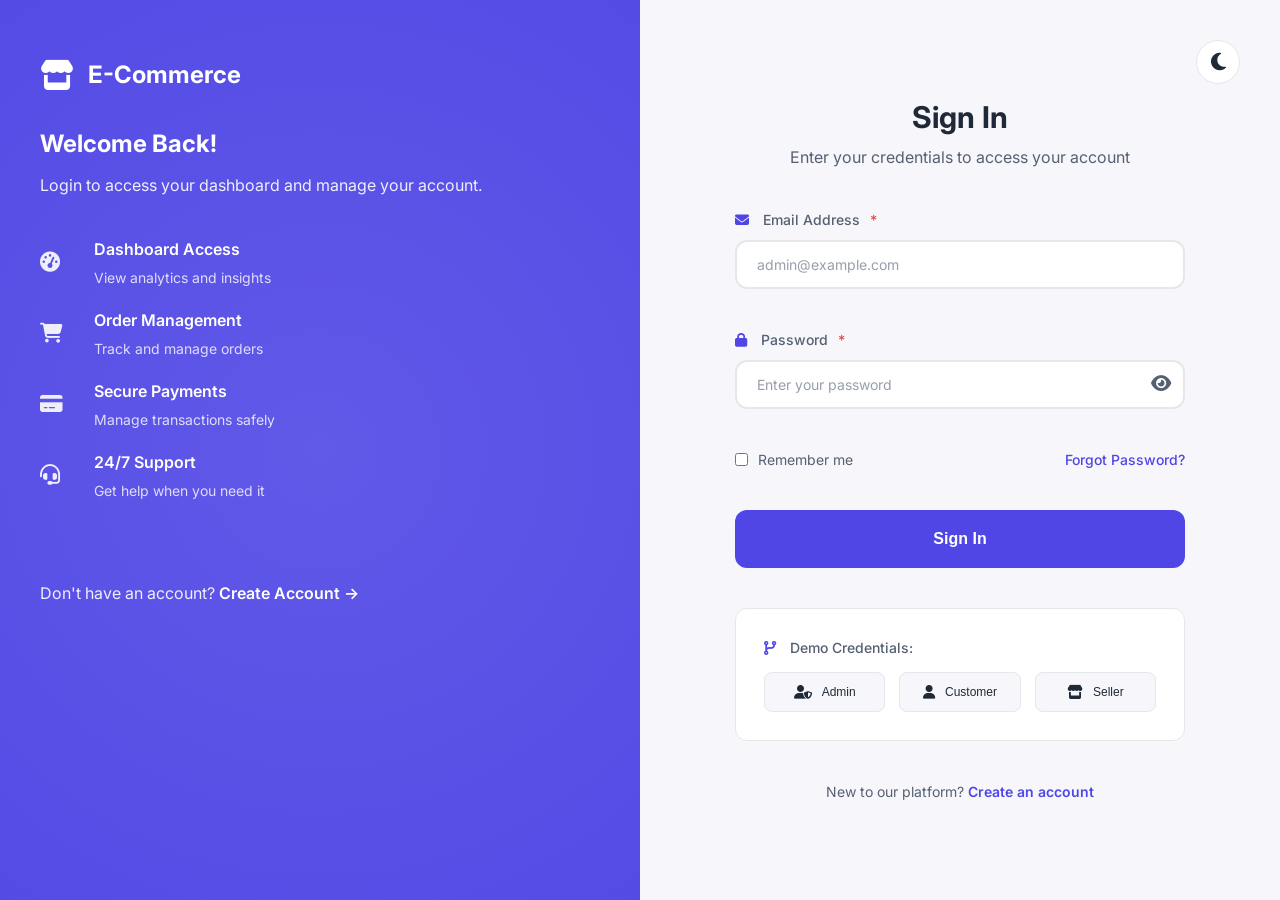
==== FrontEnd/index.html @ 39f0b167 "create web app folder structure and create log in page" ====
<!doctype html>
<html lang="en">
  <head>
    <meta charset="UTF-8" />
    <meta name="viewport" content="width=device-width, initial-scale=1.0" />
    <meta name="description" content="Login to your E-Commerce account" />
    <meta
      name="theme-color"
      content="#4f46e5"
      media="(prefers-color-scheme: light)"
    />
    <meta
      name="theme-color"
      content="#0b1220"
      media="(prefers-color-scheme: dark)"
    />
    <title>Login | E-Commerce Platform</title>
    <link rel="stylesheet" href="css/normalize.css" />
    <link rel="stylesheet" href="css/main.css" />
    <link
      href="https://fonts.googleapis.com/css2?family=Inter:wght@300;400;500;600;700;800&display=swap"
      rel="stylesheet"
    />
    <link
      rel="stylesheet"
      href="https://cdnjs.cloudflare.com/ajax/libs/font-awesome/6.4.0/css/all.min.css"
    />

    <!-- Prevent flash of incorrect theme -->
    <script>
      (function () {
        const savedTheme = localStorage.getItem("theme");
        if (savedTheme === "dark") {
          document.documentElement.setAttribute("data-theme", "dark");
        } else if (savedTheme === "light") {
          document.documentElement.removeAttribute("data-theme");
        } else if (window.matchMedia("(prefers-color-scheme: dark)").matches) {
          document.documentElement.setAttribute("data-theme", "dark");
        }
      })();
    </script>
  </head>
  <body>
    <!-- Main Container -->
    <main class="login-container">
      <!-- Hero Section (Left Side) -->
      <section class="login-hero" aria-label="Login Benefits">
        <div class="hero-content">
          <div class="brand">
            <i class="fas fa-store" aria-hidden="true"></i>
            <h1>E-Commerce</h1>
          </div>

          <article class="benefits">
            <h2>Welcome Back!</h2>
            <p>Login to access your dashboard and manage your account.</p>

            <ul class="benefits-list">
              <li>
                <i class="fas fa-tachometer-alt" aria-hidden="true"></i>
                <div>
                  <strong>Dashboard Access</strong>
                  <span>View analytics and insights</span>
                </div>
              </li>
              <li>
                <i class="fas fa-shopping-cart" aria-hidden="true"></i>
                <div>
                  <strong>Order Management</strong>
                  <span>Track and manage orders</span>
                </div>
              </li>
              <li>
                <i class="fas fa-credit-card" aria-hidden="true"></i>
                <div>
                  <strong>Secure Payments</strong>
                  <span>Manage transactions safely</span>
                </div>
              </li>
              <li>
                <i class="fas fa-headset" aria-hidden="true"></i>
                <div>
                  <strong>24/7 Support</strong>
                  <span>Get help when you need it</span>
                </div>
              </li>
            </ul>
          </article>

          <footer class="hero-footer">
            <p>
              Don't have an account?
              <a href="register.html">Create Account →</a>
            </p>
          </footer>
        </div>
      </section>

      <!-- Login Form Section (Right Side) -->
      <section class="login-form-section" aria-label="Login Form">
        <!-- Theme Toggle Button -->
        <div class="theme-toggle">
          <button
            class="theme-btn"
            id="themeToggle"
            aria-label="Toggle dark mode"
          >
            <i class="fas fa-moon" id="themeIcon"></i>
          </button>
        </div>

        <div class="form-container">
          <header class="form-header">
            <h2>Sign In</h2>
            <p>Enter your credentials to access your account</p>
          </header>

          <form id="loginForm" class="login-form" novalidate>
            <!-- Email Field -->
            <div class="form-group">
              <label for="email">
                <i class="fas fa-envelope" aria-hidden="true"></i>
                Email Address
                <span class="required-star">*</span>
              </label>
              <div class="input-wrapper">
                <input
                  type="email"
                  id="email"
                  name="email"
                  placeholder="admin@example.com"
                  autocomplete="email"
                  required
                />
              </div>
              <span class="error-message" id="emailError"></span>
            </div>

            <!-- Password Field -->
            <div class="form-group">
              <label for="password">
                <i class="fas fa-lock" aria-hidden="true"></i>
                Password
                <span class="required-star">*</span>
              </label>
              <div class="input-wrapper">
                <input
                  type="password"
                  id="password"
                  name="password"
                  placeholder="Enter your password"
                  autocomplete="current-password"
                  required
                />
                <button
                  type="button"
                  class="toggle-password"
                  aria-label="Toggle password visibility"
                >
                  <i class="fas fa-eye"></i>
                </button>
              </div>
              <span class="error-message" id="passwordError"></span>
            </div>

            <!-- Form Options -->
            <div class="form-options">
              <label class="checkbox-label">
                <input type="checkbox" id="rememberMe" />
                <span>Remember me</span>
              </label>
              <a href="forgot-password.html" class="forgot-password"
                >Forgot Password?</a
              >
            </div>

            <!-- Submit Button -->
            <button type="submit" class="login-btn" id="loginBtn">
              <span class="btn-text">Sign In</span>
              <span class="btn-loader" style="display: none">
                <i class="fas fa-spinner fa-spin"></i>
              </span>
            </button>
          </form>

          <!-- Demo Credentials -->
          <div class="demo-credentials">
            <p><i class="fas fa-code-branch"></i> Demo Credentials:</p>
            <div class="demo-buttons">
              <button
                class="demo-btn"
                data-email="admin@example.com"
                data-password="Admin123"
              >
                <i class="fas fa-user-shield"></i> Admin
              </button>
              <button
                class="demo-btn"
                data-email="customer@example.com"
                data-password="Customer123"
              >
                <i class="fas fa-user"></i> Customer
              </button>
              <button
                class="demo-btn"
                data-email="seller@example.com"
                data-password="Seller123"
              >
                <i class="fas fa-store"></i> Seller
              </button>
            </div>
          </div>

          <!-- Sign Up Link -->
          <footer class="signup-link">
            <p>
              New to our platform? <a href="register.html">Create an account</a>
            </p>
          </footer>
        </div>
      </section>
    </main>

    <!-- Toast Notification -->
    <div class="toast" id="toast" role="alert" aria-live="polite">
      <div class="toast-content">
        <i class="fas" aria-hidden="true"></i>
        <span id="toastMessage"></span>
      </div>
    </div>

    <!-- JavaScript Files -->
    <script type="module" src="js/main.js"></script>
  </body>
</html>
---- FrontEnd/css/main.css ----
:root {
  /* Palette */
  --bg: #f7f7fb; /* Page background */
  --card: #ffffff; /* Card/surface background */
  --text: #1f2937; /* Primary text */
  --muted: #556072; /* Secondary text */
  --accent: #4f46e5; /* Brand/link accent (indigo) */
  --accent-2: #22c55e; /* Secondary accent (green) */
  --line: #e5e7eb; /* Hairline borders */
  /* Shape & depth */
  --radius: 16px; /* Global corner rounding */
  --shadow: 0 10px 30px rgba(0, 0, 0, 0.08); /* Soft elevation */
  /* Spacing scale */
  --space-1: 6px;
  --space-2: 10px;
  --space-3: 14px;
  --space-4: 20px;
  --space-5: 28px;
  --space-6: 40px;
  /* Layout cap */
  --maxw: 1100px; /* Readable line length */
  /* Typography */
  --font-family:
    "Inter", -apple-system, BlinkMacSystemFont, "Segoe UI", sans-serif;
  --font-size-xs: 0.75rem;
  --font-size-sm: 0.875rem;
  --font-size-base: 1rem;
  --font-size-lg: 1.125rem;
  --font-size-xl: 1.25rem;
  --font-size-2xl: 1.5rem;
  --font-size-3xl: 1.875rem;
  --font-size-4xl: 2.25rem;
  /* Transitions */
  --transition-fast: 150ms ease-in-out;
  --transition-base: 300ms ease-in-out;
  --transition-slow: 500ms ease-in-out;
  /* Z-indices */
  --z-dropdown: 1000;
  --z-sticky: 1020;
  --z-fixed: 1030;
  --z-modal: 1050;
  --z-toast: 1080;
}

:root[data-theme=dark] {
  /* Palette */
  --bg: #0b1220; /* Page background */
  --card: #0f172a; /* Card/surface background */
  --text: #e5e7eb; /* Primary text */
  --muted: #9ca3af; /* Secondary text */
  --accent: #8b93f9; /* Brand/link accent (indigo) */
  --accent-2: #34d399; /* Secondary accent (green) */
  --line: #1f2a44; /* Hairline borders */
  /* Shape & depth */
  --shadow: none; /* Reduce glow on dark surfaces */
}

:root {
  /* Palette */
  --bg: #f7f7fb; /* Page background */
  --card: #ffffff; /* Card/surface background */
  --text: #1f2937; /* Primary text */
  --muted: #556072; /* Secondary text */
  --accent: #4f46e5; /* Brand/link accent (indigo) */
  --accent-2: #22c55e; /* Secondary accent (green) */
  --line: #e5e7eb; /* Hairline borders */
  /* Shape & depth */
  --radius: 16px; /* Global corner rounding */
  --shadow: 0 10px 30px rgba(0, 0, 0, 0.08); /* Soft elevation */
  /* Spacing scale */
  --space-1: 6px;
  --space-2: 10px;
  --space-3: 14px;
  --space-4: 20px;
  --space-5: 28px;
  --space-6: 40px;
  /* Layout cap */
  --maxw: 1100px; /* Readable line length */
  /* Typography */
  --font-family:
    "Inter", -apple-system, BlinkMacSystemFont, "Segoe UI", sans-serif;
  --font-size-xs: 0.75rem;
  --font-size-sm: 0.875rem;
  --font-size-base: 1rem;
  --font-size-lg: 1.125rem;
  --font-size-xl: 1.25rem;
  --font-size-2xl: 1.5rem;
  --font-size-3xl: 1.875rem;
  --font-size-4xl: 2.25rem;
  /* Transitions */
  --transition-fast: 150ms ease-in-out;
  --transition-base: 300ms ease-in-out;
  --transition-slow: 500ms ease-in-out;
  /* Z-indices */
  --z-dropdown: 1000;
  --z-sticky: 1020;
  --z-fixed: 1030;
  --z-modal: 1050;
  --z-toast: 1080;
}

:root[data-theme=dark] {
  /* Palette */
  --bg: #0b1220; /* Page background */
  --card: #0f172a; /* Card/surface background */
  --text: #e5e7eb; /* Primary text */
  --muted: #9ca3af; /* Secondary text */
  --accent: #8b93f9; /* Brand/link accent (indigo) */
  --accent-2: #34d399; /* Secondary accent (green) */
  --line: #1f2a44; /* Hairline borders */
  /* Shape & depth */
  --shadow: none; /* Reduce glow on dark surfaces */
}

* {
  margin: 0;
  padding: 0;
  box-sizing: border-box;
}

html {
  font-size: 16px;
  scroll-behavior: smooth;
}

body {
  font-family: var(--font-family);
  font-size: var(--font-size-base);
  line-height: 1.5;
  background: var(--bg);
  color: var(--text);
  transition: background var(--transition-base), color var(--transition-base);
}

:focus-visible {
  outline: 2px solid var(--accent);
  outline-offset: 2px;
  border-radius: calc(var(--radius) * 0.25);
}

::selection {
  background: rgba(var(--accent), 0.2);
  color: var(--accent);
}

::-moz-selection {
  background: rgba(var(--accent), 0.2);
  color: var(--accent);
}

::-webkit-scrollbar {
  width: 10px;
  height: 10px;
}

::-webkit-scrollbar-track {
  background: var(--line);
}

::-webkit-scrollbar-thumb {
  background: var(--muted);
  border-radius: 9999px;
}
::-webkit-scrollbar-thumb:hover {
  filter: brightness(0.9);
}

.container {
  max-width: var(--maxw);
  margin: 0 auto;
  padding: 0 var(--space-4);
}

.text-center {
  text-align: center;
}

.text-left {
  text-align: left;
}

.text-right {
  text-align: right;
}

.mt-1 {
  margin-top: calc(var(--space-4) * 1);
}

.mb-1 {
  margin-bottom: calc(var(--space-4) * 1);
}

.ml-1 {
  margin-left: calc(var(--space-4) * 1);
}

.mr-1 {
  margin-right: calc(var(--space-4) * 1);
}

.mx-1 {
  margin-left: calc(var(--space-4) * 1);
  margin-right: calc(var(--space-4) * 1);
}

.my-1 {
  margin-top: calc(var(--space-4) * 1);
  margin-bottom: calc(var(--space-4) * 1);
}

.mt-2 {
  margin-top: calc(var(--space-4) * 2);
}

.mb-2 {
  margin-bottom: calc(var(--space-4) * 2);
}

.ml-2 {
  margin-left: calc(var(--space-4) * 2);
}

.mr-2 {
  margin-right: calc(var(--space-4) * 2);
}

.mx-2 {
  margin-left: calc(var(--space-4) * 2);
  margin-right: calc(var(--space-4) * 2);
}

.my-2 {
  margin-top: calc(var(--space-4) * 2);
  margin-bottom: calc(var(--space-4) * 2);
}

.mt-3 {
  margin-top: calc(var(--space-4) * 3);
}

.mb-3 {
  margin-bottom: calc(var(--space-4) * 3);
}

.ml-3 {
  margin-left: calc(var(--space-4) * 3);
}

.mr-3 {
  margin-right: calc(var(--space-4) * 3);
}

.mx-3 {
  margin-left: calc(var(--space-4) * 3);
  margin-right: calc(var(--space-4) * 3);
}

.my-3 {
  margin-top: calc(var(--space-4) * 3);
  margin-bottom: calc(var(--space-4) * 3);
}

.mt-4 {
  margin-top: calc(var(--space-4) * 4);
}

.mb-4 {
  margin-bottom: calc(var(--space-4) * 4);
}

.ml-4 {
  margin-left: calc(var(--space-4) * 4);
}

.mr-4 {
  margin-right: calc(var(--space-4) * 4);
}

.mx-4 {
  margin-left: calc(var(--space-4) * 4);
  margin-right: calc(var(--space-4) * 4);
}

.my-4 {
  margin-top: calc(var(--space-4) * 4);
  margin-bottom: calc(var(--space-4) * 4);
}

.mt-5 {
  margin-top: calc(var(--space-4) * 5);
}

.mb-5 {
  margin-bottom: calc(var(--space-4) * 5);
}

.ml-5 {
  margin-left: calc(var(--space-4) * 5);
}

.mr-5 {
  margin-right: calc(var(--space-4) * 5);
}

.mx-5 {
  margin-left: calc(var(--space-4) * 5);
  margin-right: calc(var(--space-4) * 5);
}

.my-5 {
  margin-top: calc(var(--space-4) * 5);
  margin-bottom: calc(var(--space-4) * 5);
}

.mt-6 {
  margin-top: calc(var(--space-4) * 6);
}

.mb-6 {
  margin-bottom: calc(var(--space-4) * 6);
}

.ml-6 {
  margin-left: calc(var(--space-4) * 6);
}

.mr-6 {
  margin-right: calc(var(--space-4) * 6);
}

.mx-6 {
  margin-left: calc(var(--space-4) * 6);
  margin-right: calc(var(--space-4) * 6);
}

.my-6 {
  margin-top: calc(var(--space-4) * 6);
  margin-bottom: calc(var(--space-4) * 6);
}

.mt-8 {
  margin-top: calc(var(--space-4) * 8);
}

.mb-8 {
  margin-bottom: calc(var(--space-4) * 8);
}

.ml-8 {
  margin-left: calc(var(--space-4) * 8);
}

.mr-8 {
  margin-right: calc(var(--space-4) * 8);
}

.mx-8 {
  margin-left: calc(var(--space-4) * 8);
  margin-right: calc(var(--space-4) * 8);
}

.my-8 {
  margin-top: calc(var(--space-4) * 8);
  margin-bottom: calc(var(--space-4) * 8);
}

.mt-10 {
  margin-top: calc(var(--space-4) * 10);
}

.mb-10 {
  margin-bottom: calc(var(--space-4) * 10);
}

.ml-10 {
  margin-left: calc(var(--space-4) * 10);
}

.mr-10 {
  margin-right: calc(var(--space-4) * 10);
}

.mx-10 {
  margin-left: calc(var(--space-4) * 10);
  margin-right: calc(var(--space-4) * 10);
}

.my-10 {
  margin-top: calc(var(--space-4) * 10);
  margin-bottom: calc(var(--space-4) * 10);
}

.mt-12 {
  margin-top: calc(var(--space-4) * 12);
}

.mb-12 {
  margin-bottom: calc(var(--space-4) * 12);
}

.ml-12 {
  margin-left: calc(var(--space-4) * 12);
}

.mr-12 {
  margin-right: calc(var(--space-4) * 12);
}

.mx-12 {
  margin-left: calc(var(--space-4) * 12);
  margin-right: calc(var(--space-4) * 12);
}

.my-12 {
  margin-top: calc(var(--space-4) * 12);
  margin-bottom: calc(var(--space-4) * 12);
}

.pt-1 {
  padding-top: calc(var(--space-4) * 1);
}

.pb-1 {
  padding-bottom: calc(var(--space-4) * 1);
}

.pl-1 {
  padding-left: calc(var(--space-4) * 1);
}

.pr-1 {
  padding-right: calc(var(--space-4) * 1);
}

.px-1 {
  padding-left: calc(var(--space-4) * 1);
  padding-right: calc(var(--space-4) * 1);
}

.py-1 {
  padding-top: calc(var(--space-4) * 1);
  padding-bottom: calc(var(--space-4) * 1);
}

.pt-2 {
  padding-top: calc(var(--space-4) * 2);
}

.pb-2 {
  padding-bottom: calc(var(--space-4) * 2);
}

.pl-2 {
  padding-left: calc(var(--space-4) * 2);
}

.pr-2 {
  padding-right: calc(var(--space-4) * 2);
}

.px-2 {
  padding-left: calc(var(--space-4) * 2);
  padding-right: calc(var(--space-4) * 2);
}

.py-2 {
  padding-top: calc(var(--space-4) * 2);
  padding-bottom: calc(var(--space-4) * 2);
}

.pt-3 {
  padding-top: calc(var(--space-4) * 3);
}

.pb-3 {
  padding-bottom: calc(var(--space-4) * 3);
}

.pl-3 {
  padding-left: calc(var(--space-4) * 3);
}

.pr-3 {
  padding-right: calc(var(--space-4) * 3);
}

.px-3 {
  padding-left: calc(var(--space-4) * 3);
  padding-right: calc(var(--space-4) * 3);
}

.py-3 {
  padding-top: calc(var(--space-4) * 3);
  padding-bottom: calc(var(--space-4) * 3);
}

.pt-4 {
  padding-top: calc(var(--space-4) * 4);
}

.pb-4 {
  padding-bottom: calc(var(--space-4) * 4);
}

.pl-4 {
  padding-left: calc(var(--space-4) * 4);
}

.pr-4 {
  padding-right: calc(var(--space-4) * 4);
}

.px-4 {
  padding-left: calc(var(--space-4) * 4);
  padding-right: calc(var(--space-4) * 4);
}

.py-4 {
  padding-top: calc(var(--space-4) * 4);
  padding-bottom: calc(var(--space-4) * 4);
}

.pt-5 {
  padding-top: calc(var(--space-4) * 5);
}

.pb-5 {
  padding-bottom: calc(var(--space-4) * 5);
}

.pl-5 {
  padding-left: calc(var(--space-4) * 5);
}

.pr-5 {
  padding-right: calc(var(--space-4) * 5);
}

.px-5 {
  padding-left: calc(var(--space-4) * 5);
  padding-right: calc(var(--space-4) * 5);
}

.py-5 {
  padding-top: calc(var(--space-4) * 5);
  padding-bottom: calc(var(--space-4) * 5);
}

.pt-6 {
  padding-top: calc(var(--space-4) * 6);
}

.pb-6 {
  padding-bottom: calc(var(--space-4) * 6);
}

.pl-6 {
  padding-left: calc(var(--space-4) * 6);
}

.pr-6 {
  padding-right: calc(var(--space-4) * 6);
}

.px-6 {
  padding-left: calc(var(--space-4) * 6);
  padding-right: calc(var(--space-4) * 6);
}

.py-6 {
  padding-top: calc(var(--space-4) * 6);
  padding-bottom: calc(var(--space-4) * 6);
}

.pt-8 {
  padding-top: calc(var(--space-4) * 8);
}

.pb-8 {
  padding-bottom: calc(var(--space-4) * 8);
}

.pl-8 {
  padding-left: calc(var(--space-4) * 8);
}

.pr-8 {
  padding-right: calc(var(--space-4) * 8);
}

.px-8 {
  padding-left: calc(var(--space-4) * 8);
  padding-right: calc(var(--space-4) * 8);
}

.py-8 {
  padding-top: calc(var(--space-4) * 8);
  padding-bottom: calc(var(--space-4) * 8);
}

.pt-10 {
  padding-top: calc(var(--space-4) * 10);
}

.pb-10 {
  padding-bottom: calc(var(--space-4) * 10);
}

.pl-10 {
  padding-left: calc(var(--space-4) * 10);
}

.pr-10 {
  padding-right: calc(var(--space-4) * 10);
}

.px-10 {
  padding-left: calc(var(--space-4) * 10);
  padding-right: calc(var(--space-4) * 10);
}

.py-10 {
  padding-top: calc(var(--space-4) * 10);
  padding-bottom: calc(var(--space-4) * 10);
}

.pt-12 {
  padding-top: calc(var(--space-4) * 12);
}

.pb-12 {
  padding-bottom: calc(var(--space-4) * 12);
}

.pl-12 {
  padding-left: calc(var(--space-4) * 12);
}

.pr-12 {
  padding-right: calc(var(--space-4) * 12);
}

.px-12 {
  padding-left: calc(var(--space-4) * 12);
  padding-right: calc(var(--space-4) * 12);
}

.py-12 {
  padding-top: calc(var(--space-4) * 12);
  padding-bottom: calc(var(--space-4) * 12);
}

.hidden {
  display: none;
}

.visible {
  display: block;
}

.flex {
  display: flex;
}

.grid {
  display: grid;
}

@media (max-width: 767px) {
  .hide-mobile {
    display: none;
  }
}
@media (min-width: 768px) and (max-width: 1023px) {
  .hide-tablet {
    display: none;
  }
}
@media (min-width: 1024px) {
  .hide-desktop {
    display: none;
  }
}
* {
  transition: background-color var(--transition-base), color var(--transition-base), border-color var(--transition-base), box-shadow var(--transition-base);
}

:root {
  /* Palette */
  --bg: #f7f7fb; /* Page background */
  --card: #ffffff; /* Card/surface background */
  --text: #1f2937; /* Primary text */
  --muted: #556072; /* Secondary text */
  --accent: #4f46e5; /* Brand/link accent (indigo) */
  --accent-2: #22c55e; /* Secondary accent (green) */
  --line: #e5e7eb; /* Hairline borders */
  /* Shape & depth */
  --radius: 16px; /* Global corner rounding */
  --shadow: 0 10px 30px rgba(0, 0, 0, 0.08); /* Soft elevation */
  /* Spacing scale */
  --space-1: 6px;
  --space-2: 10px;
  --space-3: 14px;
  --space-4: 20px;
  --space-5: 28px;
  --space-6: 40px;
  /* Layout cap */
  --maxw: 1100px; /* Readable line length */
  /* Typography */
  --font-family:
    "Inter", -apple-system, BlinkMacSystemFont, "Segoe UI", sans-serif;
  --font-size-xs: 0.75rem;
  --font-size-sm: 0.875rem;
  --font-size-base: 1rem;
  --font-size-lg: 1.125rem;
  --font-size-xl: 1.25rem;
  --font-size-2xl: 1.5rem;
  --font-size-3xl: 1.875rem;
  --font-size-4xl: 2.25rem;
  /* Transitions */
  --transition-fast: 150ms ease-in-out;
  --transition-base: 300ms ease-in-out;
  --transition-slow: 500ms ease-in-out;
  /* Z-indices */
  --z-dropdown: 1000;
  --z-sticky: 1020;
  --z-fixed: 1030;
  --z-modal: 1050;
  --z-toast: 1080;
}

:root[data-theme=dark] {
  /* Palette */
  --bg: #0b1220; /* Page background */
  --card: #0f172a; /* Card/surface background */
  --text: #e5e7eb; /* Primary text */
  --muted: #9ca3af; /* Secondary text */
  --accent: #8b93f9; /* Brand/link accent (indigo) */
  --accent-2: #34d399; /* Secondary accent (green) */
  --line: #1f2a44; /* Hairline borders */
  /* Shape & depth */
  --shadow: none; /* Reduce glow on dark surfaces */
}

body {
  background: var(--bg);
  color: var(--text);
  font-family: var(--font-family);
  transition: background var(--transition-base), color var(--transition-base);
}

/* Hides the eye icon in Microsoft Edge and IE */
input[type=password]::-ms-reveal,
input[type=password]::-ms-clear {
  display: none;
}

/* Hides native toggle indicators in certain WebKit/Blink implementations */
input[type=password]::-webkit-contacts-auto-fill-button,
input[type=password]::-webkit-credentials-auto-fill-button {
  display: none !important;
}

.login-container {
  min-height: 100vh;
  display: flex;
  flex-direction: row;
  justify-content: space-between;
  align-items: stretch;
  gap: 0;
  flex-wrap: nowrap;
  position: relative;
  overflow: hidden;
}
@media (max-width: 767px) {
  .login-container {
    flex-direction: column;
  }
}

.login-hero {
  flex: 1;
  background: var(--accent);
  padding: calc(var(--space-4) * 3) calc(var(--space-4) * 2);
  display: flex;
  flex-direction: column;
  justify-content: space-between;
  align-items: flex-start;
  gap: calc(var(--space-4) * 2);
  flex-wrap: nowrap;
  position: relative;
  overflow: hidden;
  color: #ffffff;
}
@media (max-width: 767px) {
  .login-hero {
    padding: calc(var(--space-4) * 2) var(--space-6);
    min-height: 60vh;
  }
}
.login-hero::before {
  content: "";
  position: absolute;
  top: -50%;
  right: -50%;
  width: 200%;
  height: 200%;
  background: radial-gradient(circle, rgba(255, 255, 255, 0.1) 0%, transparent 70%);
  animation: rotate 20s linear infinite;
}

@keyframes rotate {
  from {
    transform: rotate(0deg);
  }
  to {
    transform: rotate(360deg);
  }
}
.hero-content {
  position: relative;
  z-index: 1;
  width: 100%;
}

.brand {
  display: flex;
  flex-direction: row;
  justify-content: flex-start;
  align-items: center;
  gap: var(--space-3);
  flex-wrap: nowrap;
  margin-bottom: calc(var(--space-4) * 2);
}
.brand i {
  font-size: var(--font-size-3xl);
  color: #ffffff;
}
.brand h1 {
  font-size: var(--font-size-2xl);
  font-weight: 700;
  color: #ffffff;
  line-height: 1.2;
}

.benefits {
  margin-bottom: calc(var(--space-4) * 2);
}
.benefits h2 {
  font-size: var(--font-size-2xl);
  font-weight: 700;
  color: #ffffff;
  line-height: 1.2;
  margin-bottom: var(--space-3);
}
.benefits > p {
  font-size: var(--font-size-base);
  font-weight: 400;
  color: rgba(255, 255, 255, 0.9);
  line-height: 1.5;
  margin-bottom: var(--space-6);
}

.benefits-list {
  list-style: none;
  display: flex;
  flex-direction: column;
  justify-content: flex-start;
  align-items: flex-start;
  gap: var(--space-4);
  flex-wrap: nowrap;
}
.benefits-list li {
  display: flex;
  flex-direction: row;
  justify-content: flex-start;
  align-items: center;
  gap: var(--space-3);
  flex-wrap: nowrap;
}
.benefits-list li i {
  font-size: var(--font-size-xl);
  color: rgba(255, 255, 255, 0.9);
  width: calc(var(--space-4) * 2);
}
.benefits-list li div {
  display: flex;
  flex-direction: column;
  justify-content: center;
  align-items: flex-start;
  gap: var(--space-1);
  flex-wrap: nowrap;
}
.benefits-list li div strong {
  font-size: var(--font-size-base);
  font-weight: 600;
  color: #ffffff;
  line-height: 1.5;
}
.benefits-list li div span {
  font-size: var(--font-size-sm);
  font-weight: 400;
  color: rgba(255, 255, 255, 0.8);
  line-height: 1.5;
}

.hero-footer {
  margin-top: auto;
  padding-top: calc(var(--space-4) * 2);
  width: 100%;
}
.hero-footer p {
  font-size: var(--font-size-base);
  font-weight: 400;
  color: rgba(255, 255, 255, 0.9);
  line-height: 1.5;
}
.hero-footer p a {
  color: #ffffff;
  font-weight: 600;
  text-decoration: none;
  transition: opacity var(--transition-fast);
}
.hero-footer p a:hover {
  opacity: 0.8;
  text-decoration: underline;
}

.login-form-section {
  flex: 1;
  display: flex;
  flex-direction: column;
  justify-content: center;
  align-items: center;
  gap: 0;
  flex-wrap: nowrap;
  padding: calc(var(--space-4) * 2);
  background: var(--bg);
  overflow-y: auto;
}
@media (max-width: 767px) {
  .login-form-section {
    padding: var(--space-6);
  }
}

.form-container {
  max-width: 450px;
  width: 100%;
  margin: 0 auto;
}

.form-header {
  text-align: center;
  margin-bottom: calc(var(--space-4) * 2);
}
.form-header h2 {
  font-size: var(--font-size-3xl);
  font-weight: 700;
  color: var(--text);
  line-height: 1.2;
  margin-bottom: var(--space-2);
}
.form-header p {
  font-size: var(--font-size-base);
  font-weight: 400;
  color: var(--muted);
  line-height: 1.5;
}

.theme-toggle {
  position: absolute;
  top: var(--space-6);
  right: var(--space-6);
}
@media (max-width: 767px) {
  .theme-toggle {
    top: var(--space-4);
    right: var(--space-4);
  }
}

.theme-btn {
  background: var(--card);
  border: 1px solid var(--line);
  border-radius: 9999px;
  width: 44px;
  height: 44px;
  cursor: pointer;
  display: flex;
  align-items: center;
  justify-content: center;
  transition: all var(--transition-base);
  color: var(--text);
}
.theme-btn i {
  font-size: var(--font-size-xl);
  transition: all var(--transition-base);
}
.theme-btn:hover {
  transform: scale(1.05);
  border-color: var(--accent);
  color: var(--accent);
}

.login-form {
  margin-bottom: calc(var(--space-4) * 2);
}

.form-group {
  margin-bottom: var(--space-6);
}
.form-group label {
  font-size: var(--font-size-sm);
  font-weight: 500;
  color: var(--muted);
  line-height: 1.5;
  display: block;
  margin-bottom: var(--space-2);
}
.form-group label i {
  margin-right: var(--space-2);
  color: var(--accent);
}
.form-group label .required-star {
  color: #ef4444;
  margin-left: var(--space-1);
}

.input-wrapper {
  position: relative;
}
.input-wrapper input {
  width: 100%;
  padding: var(--space-3) var(--space-4);
  border: 2px solid var(--line);
  border-radius: calc(var(--radius) * 0.75);
  font-size: var(--font-size-sm);
  font-family: var(--font-family);
  transition: all var(--transition-base);
  background: var(--card);
  color: var(--text);
  padding-right: calc(var(--space-4) * 3);
}
.input-wrapper input:focus {
  outline: none;
  border-color: var(--accent);
  box-shadow: 0 0 0 3px rgba(var(--accent), 0.1);
}
.input-wrapper input::placeholder {
  color: var(--muted);
  opacity: 0.6;
}
.input-wrapper input.error {
  border-color: #ef4444;
}
.input-wrapper input.error:focus {
  box-shadow: 0 0 0 3px rgba(239, 68, 68, 0.1);
}
.input-wrapper input:disabled {
  background: var(--bg);
  cursor: not-allowed;
}

.toggle-password {
  position: absolute;
  right: var(--space-3);
  top: 50%;
  transform: translateY(-50%);
  background: none;
  border: none;
  cursor: pointer;
  color: var(--muted);
  font-size: var(--font-size-lg);
  transition: color var(--transition-fast);
}
.toggle-password:hover {
  color: var(--accent);
}

.error-message {
  display: block;
  margin-top: var(--space-1);
  font-size: var(--font-size-xs);
  color: #ef4444;
}

.form-options {
  display: flex;
  align-items: center;
  justify-content: space-between;
  margin-bottom: var(--space-6);
  flex-wrap: wrap;
  gap: var(--space-3);
}

.checkbox-label {
  display: flex;
  flex-direction: row;
  justify-content: flex-start;
  align-items: center;
  gap: var(--space-2);
  flex-wrap: nowrap;
  cursor: pointer;
}
.checkbox-label input {
  cursor: pointer;
  accent-color: var(--accent);
}
.checkbox-label span {
  font-size: var(--font-size-sm);
  font-weight: 400;
  color: var(--muted);
  line-height: 1.5;
}

.forgot-password {
  font-size: var(--font-size-sm);
  font-weight: 500;
  color: var(--accent);
  line-height: 1.5;
  text-decoration: none;
  transition: opacity var(--transition-fast);
}
.forgot-password:hover {
  opacity: 0.8;
  text-decoration: underline;
}

.login-btn {
  display: inline-flex;
  align-items: center;
  justify-content: center;
  gap: var(--space-2);
  padding: var(--space-3) var(--space-6);
  background: var(--accent);
  color: #ffffff;
  border: none;
  border-radius: calc(var(--radius) * 0.75);
  font-size: var(--font-size-sm);
  font-weight: 600;
  cursor: pointer;
  transition: all var(--transition-base);
  width: 100%;
  padding: var(--space-4);
  font-size: var(--font-size-base);
  position: relative;
  overflow: hidden;
}
.login-btn:hover {
  filter: brightness(1.05);
}
.login-btn:active {
  transform: translateY(1px);
}
.login-btn:disabled {
  opacity: 0.6;
  cursor: not-allowed;
}
.login-btn::before {
  content: "";
  position: absolute;
  top: 50%;
  left: 50%;
  width: 0;
  height: 0;
  background: rgba(255, 255, 255, 0.2);
  border-radius: 50%;
  transform: translate(-50%, -50%);
  transition: width 0.5s, height 0.5s;
}
.login-btn:active::before {
  width: 300px;
  height: 300px;
}

.btn-loader {
  display: inline-block;
}

.demo-credentials {
  background: var(--card);
  padding: var(--space-5);
  border-radius: calc(var(--radius) * 0.75);
  margin-bottom: var(--space-6);
  border: 1px solid var(--line);
}
.demo-credentials p {
  font-size: var(--font-size-sm);
  font-weight: 500;
  color: var(--muted);
  line-height: 1.5;
  margin-bottom: var(--space-3);
}
.demo-credentials p i {
  color: var(--accent);
  margin-right: var(--space-2);
}

.demo-buttons {
  display: grid;
  grid-template-columns: repeat(3, 1fr);
  gap: var(--space-3);
}
@media (max-width: 767px) {
  .demo-buttons {
    display: grid;
    grid-template-columns: repeat(1, 1fr);
    gap: var(--space-3);
  }
}

.demo-btn {
  padding: var(--space-2) var(--space-3);
  background: var(--bg);
  border: 1px solid var(--line);
  border-radius: calc(var(--radius) * 0.5);
  cursor: pointer;
  font-size: var(--font-size-xs);
  font-weight: 500;
  color: var(--muted);
  line-height: 1.5;
  transition: all var(--transition-fast);
  display: flex;
  flex-direction: row;
  justify-content: center;
  align-items: center;
  gap: var(--space-2);
  flex-wrap: nowrap;
  color: var(--text);
}
.demo-btn i {
  font-size: var(--font-size-sm);
}
.demo-btn:hover {
  background: var(--accent);
  border-color: var(--accent);
  color: #ffffff;
}

.signup-link {
  text-align: center;
  margin-top: var(--space-6);
}
.signup-link p {
  font-size: var(--font-size-sm);
  font-weight: 400;
  color: var(--muted);
  line-height: 1.5;
}
.signup-link p a {
  color: var(--accent);
  font-weight: 600;
  text-decoration: none;
}
.signup-link p a:hover {
  text-decoration: underline;
}

.toast {
  position: fixed;
  bottom: calc(var(--space-4) * 2);
  right: calc(var(--space-4) * 2);
  background: var(--card);
  border-radius: calc(var(--radius) * 0.75);
  box-shadow: var(--shadow);
  transform: translateX(400px);
  transition: transform var(--transition-base);
  z-index: var(--z-toast);
  border: 1px solid var(--line);
}
.toast.show {
  transform: translateX(0);
}
.toast.success {
  border-left: 4px solid #10b981;
}
.toast.success i {
  color: #10b981;
}
.toast.error {
  border-left: 4px solid #ef4444;
}
.toast.error i {
  color: #ef4444;
}

.toast-content {
  display: flex;
  flex-direction: row;
  justify-content: flex-start;
  align-items: center;
  gap: var(--space-3);
  flex-wrap: nowrap;
  padding: var(--space-4) var(--space-6);
  min-width: 300px;
}
.toast-content i {
  font-size: var(--font-size-xl);
}
.toast-content span {
  font-size: var(--font-size-sm);
  font-weight: 500;
  color: var(--muted);
  line-height: 1.5;
}

@media print {
  .login-hero,
  .demo-credentials,
  .theme-toggle,
  .toast {
    display: none;
  }
  .login-form-section {
    padding: 0;
  }
  .form-container {
    max-width: 100%;
  }
  * {
    background: #ffffff !important;
    color: #000000 !important;
    box-shadow: none !important;
  }
}

/*# sourceMappingURL=main.css.map */
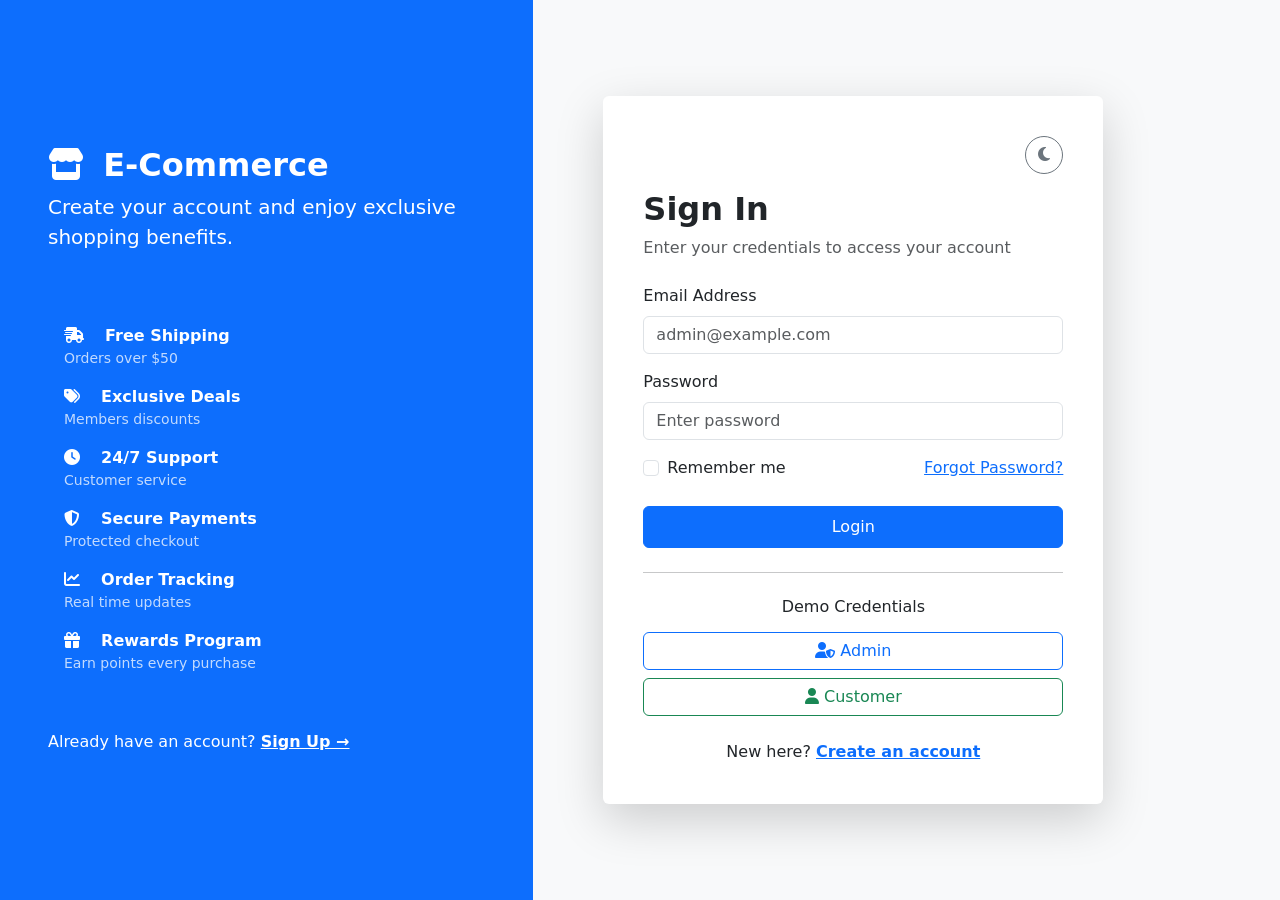
==== commit 41d303a4: "refactor login and register pages and add bootstrap" ====
--- a/FrontEnd/index.html
+++ b/FrontEnd/index.html
@@ -1,235 +1,314 @@
-<!doctype html>
+<!DOCTYPE html>
 <html lang="en">
-  <head>
-    <meta charset="UTF-8" />
-    <meta name="viewport" content="width=device-width, initial-scale=1.0" />
-    <meta name="description" content="Login to your E-Commerce account" />
-    <meta
-      name="theme-color"
-      content="#4f46e5"
-      media="(prefers-color-scheme: light)"
-    />
-    <meta
-      name="theme-color"
-      content="#0b1220"
-      media="(prefers-color-scheme: dark)"
-    />
-    <title>Login | E-Commerce Platform</title>
-    <link rel="stylesheet" href="css/normalize.css" />
-    <link rel="stylesheet" href="css/main.css" />
-    <link
-      href="https://fonts.googleapis.com/css2?family=Inter:wght@300;400;500;600;700;800&display=swap"
-      rel="stylesheet"
-    />
-    <link
-      rel="stylesheet"
-      href="https://cdnjs.cloudflare.com/ajax/libs/font-awesome/6.4.0/css/all.min.css"
-    />
-
-    <!-- Prevent flash of incorrect theme -->
-    <script>
-      (function () {
-        const savedTheme = localStorage.getItem("theme");
-        if (savedTheme === "dark") {
-          document.documentElement.setAttribute("data-theme", "dark");
-        } else if (savedTheme === "light") {
-          document.documentElement.removeAttribute("data-theme");
-        } else if (window.matchMedia("(prefers-color-scheme: dark)").matches) {
-          document.documentElement.setAttribute("data-theme", "dark");
-        }
-      })();
-    </script>
-  </head>
-  <body>
-    <!-- Main Container -->
-    <main class="login-container">
-      <!-- Hero Section (Left Side) -->
-      <section class="login-hero" aria-label="Login Benefits">
-        <div class="hero-content">
-          <div class="brand">
-            <i class="fas fa-store" aria-hidden="true"></i>
-            <h1>E-Commerce</h1>
-          </div>
-
-          <article class="benefits">
-            <h2>Welcome Back!</h2>
-            <p>Login to access your dashboard and manage your account.</p>
-
-            <ul class="benefits-list">
-              <li>
-                <i class="fas fa-tachometer-alt" aria-hidden="true"></i>
-                <div>
-                  <strong>Dashboard Access</strong>
-                  <span>View analytics and insights</span>
+<head>
+    <meta charset="UTF-8">
+    <meta name="viewport" content="width=device-width, initial-scale=1.0">
+    <title>Login | E-Commerce</title>
+
+    <!-- Bootstrap -->
+    <link href="https://cdn.jsdelivr.net/npm/bootstrap@5.3.8/dist/css/bootstrap.min.css" rel="stylesheet">
+
+    <!-- Font Awesome -->
+    <link rel="stylesheet"
+          href="https://cdnjs.cloudflare.com/ajax/libs/font-awesome/6.6.0/css/all.min.css">
+
+    <style>
+        body{
+            background:#f8f9fa;
+        }
+
+        .login-hero{
+            background:linear-gradient(135deg,#4f46e5,#6d5dfc);
+            color:white;
+            min-height:100vh;
+        }
+
+        .benefits li{
+            margin-bottom:20px;
+            list-style:none;
+        }
+
+        .benefits i{
+            width:40px;
+            height:40px;
+            background:rgba(255,255,255,.15);
+            border-radius:50%;
+            display:flex;
+            align-items:center;
+            justify-content:center;
+            margin-right:15px;
+        }
+
+        .login-card{
+            max-width:500px;
+            width:100%;
+        }
+
+        .toggle-password{
+            cursor:pointer;
+        }
+
+        .demo-btn{
+            width:100%;
+        }
+    </style>
+</head>
+
+<body>
+
+<main class="container-fluid">
+
+    <div class="row min-vh-100">
+
+        <!-- Left Side -->
+
+        <section class="col-lg-5 bg-primary text-white d-flex flex-column justify-content-center p-5">
+
+<div class="mb-5">
+
+<h2 class="fw-bold">
+<i class="fa-solid fa-store me-2"></i>
+E-Commerce
+</h2>
+
+<p class="lead">
+Create your account and enjoy exclusive shopping benefits.
+</p>
+
+</div>
+
+<div class="list-group">
+
+<div class="list-group-item border-0 bg-transparent text-white">
+
+<i class="fa-solid fa-truck-fast me-3"></i>
+
+<strong>Free Shipping</strong>
+
+<div class="small opacity-75">
+Orders over $50
+</div>
+
+</div>
+
+<div class="list-group-item border-0 bg-transparent text-white">
+
+<i class="fa-solid fa-tags me-3"></i>
+
+<strong>Exclusive Deals</strong>
+
+<div class="small opacity-75">
+Members discounts
+</div>
+
+</div>
+
+<div class="list-group-item border-0 bg-transparent text-white">
+
+<i class="fa-solid fa-clock me-3"></i>
+
+<strong>24/7 Support</strong>
+
+<div class="small opacity-75">
+Customer service
+</div>
+
+</div>
+
+<div class="list-group-item border-0 bg-transparent text-white">
+
+<i class="fa-solid fa-shield-halved me-3"></i>
+
+<strong>Secure Payments</strong>
+
+<div class="small opacity-75">
+Protected checkout
+</div>
+
+</div>
+
+<div class="list-group-item border-0 bg-transparent text-white">
+
+<i class="fa-solid fa-chart-line me-3"></i>
+
+<strong>Order Tracking</strong>
+
+<div class="small opacity-75">
+Real time updates
+</div>
+
+</div>
+
+<div class="list-group-item border-0 bg-transparent text-white">
+
+<i class="fa-solid fa-gift me-3"></i>
+
+<strong>Rewards Program</strong>
+
+<div class="small opacity-75">
+Earn points every purchase
+</div>
+
+</div>
+
+</div>
+
+<div class="mt-5">
+
+Already have an account?
+
+<a href="register.html"
+class="text-white fw-bold">
+Sign Up →
+</a>
+
+</div>
+
+        </section>
+
+        <!-- Right Side -->
+
+        <section class="col-lg-6 d-flex align-items-center justify-content-center">
+
+            <div class="card shadow-lg border-0 p-4 login-card">
+
+                <div class="card-body">
+
+                    <div class="text-end mb-3">
+
+                        <button class="btn btn-outline-secondary rounded-circle">
+                            <i class="fa-solid fa-moon"></i>
+                        </button>
+
+                    </div>
+
+                    <h2 class="fw-bold">Sign In</h2>
+
+                    <p class="text-muted mb-4">
+                        Enter your credentials to access your account
+                    </p>
+
+                    <form>
+
+                        <div class="mb-3">
+
+                            <label class="form-label" for="email">
+                                Email Address
+                            </label>
+
+                            <input
+                                    type="email"
+                                    id="email"
+                                    name="Email"
+                                    class="form-control"
+                                    placeholder="admin@example.com"
+                                    required>
+
+                        </div>
+
+                        <div class="mb-3">
+
+                            <label class="form-label" for="password">
+                                Password
+                            </label>
+
+                            <div class="input-group">
+
+                                <input
+                                        id="password"
+                                        type="password"
+                                        name="Password"
+                                        class="form-control"
+                                        placeholder="Enter password"
+                                        required
+                                        pattern="(?=.*\d)(?=.*[a-z])(?=.*[A-Z]).{8,}"
+                                        title="Must contain at least one number and one uppercase and lowercase letter, and at least 8 or more characters">
+
+                            </div>
+
+                        </div>
+
+                        <div class="d-flex justify-content-between mb-4">
+
+                            <div class="form-check">
+
+                                <input
+                                        class="form-check-input"
+                                        name="remember"
+                                        type="checkbox"
+                                        id="remember">
+
+                                <label
+                                        class="form-check-label"
+                                        for="remember">
+
+                                    Remember me
+
+                                </label>
+
+                            </div>
+
+                            <a href="#">
+                                Forgot Password?
+                            </a>
+
+                        </div>
+
+                        <input type="submit" class="btn btn-primary w-100 py-2"
+                        value="Login">
+                      </input>
+
+                    </form>
+
+                    <hr class="my-4">
+
+                    <h6 class="text-center mb-3">
+                        Demo Credentials
+                    </h6>
+
+                    <div class="row g-2">
+
+                        <div class="col-12">
+
+                            <button id="admin-demo-btn"
+                                    class="btn btn-outline-primary demo-btn">
+                                <i class="fa-solid fa-user-shield"></i>
+                                Admin
+                            </button>
+
+                        </div>
+
+                        <div class="col-12">
+
+                            <button id="customer-demo-btn"
+                                    class="btn btn-outline-success demo-btn">
+                                <i class="fa-solid fa-user"></i>
+                                Customer
+                            </button>
+
+                        </div>
+
+                    </div>
+
+                    <p class="text-center mt-4 mb-0">
+
+                        New here?
+
+                        <a href="register.html" class="fw-bold">
+                            Create an account
+                        </a>
+
+                    </p>
+
                 </div>
-              </li>
-              <li>
-                <i class="fas fa-shopping-cart" aria-hidden="true"></i>
-                <div>
-                  <strong>Order Management</strong>
-                  <span>Track and manage orders</span>
-                </div>
-              </li>
-              <li>
-                <i class="fas fa-credit-card" aria-hidden="true"></i>
-                <div>
-                  <strong>Secure Payments</strong>
-                  <span>Manage transactions safely</span>
-                </div>
-              </li>
-              <li>
-                <i class="fas fa-headset" aria-hidden="true"></i>
-                <div>
-                  <strong>24/7 Support</strong>
-                  <span>Get help when you need it</span>
-                </div>
-              </li>
-            </ul>
-          </article>
-
-          <footer class="hero-footer">
-            <p>
-              Don't have an account?
-              <a href="register.html">Create Account →</a>
-            </p>
-          </footer>
-        </div>
-      </section>
-
-      <!-- Login Form Section (Right Side) -->
-      <section class="login-form-section" aria-label="Login Form">
-        <!-- Theme Toggle Button -->
-        <div class="theme-toggle">
-          <button
-            class="theme-btn"
-            id="themeToggle"
-            aria-label="Toggle dark mode"
-          >
-            <i class="fas fa-moon" id="themeIcon"></i>
-          </button>
-        </div>
-
-        <div class="form-container">
-          <header class="form-header">
-            <h2>Sign In</h2>
-            <p>Enter your credentials to access your account</p>
-          </header>
-
-          <form id="loginForm" class="login-form" novalidate>
-            <!-- Email Field -->
-            <div class="form-group">
-              <label for="email">
-                <i class="fas fa-envelope" aria-hidden="true"></i>
-                Email Address
-                <span class="required-star">*</span>
-              </label>
-              <div class="input-wrapper">
-                <input
-                  type="email"
-                  id="email"
-                  name="email"
-                  placeholder="admin@example.com"
-                  autocomplete="email"
-                  required
-                />
-              </div>
-              <span class="error-message" id="emailError"></span>
+
             </div>
 
-            <!-- Password Field -->
-            <div class="form-group">
-              <label for="password">
-                <i class="fas fa-lock" aria-hidden="true"></i>
-                Password
-                <span class="required-star">*</span>
-              </label>
-              <div class="input-wrapper">
-                <input
-                  type="password"
-                  id="password"
-                  name="password"
-                  placeholder="Enter your password"
-                  autocomplete="current-password"
-                  required
-                />
-                <button
-                  type="button"
-                  class="toggle-password"
-                  aria-label="Toggle password visibility"
-                >
-                  <i class="fas fa-eye"></i>
-                </button>
-              </div>
-              <span class="error-message" id="passwordError"></span>
-            </div>
-
-            <!-- Form Options -->
-            <div class="form-options">
-              <label class="checkbox-label">
-                <input type="checkbox" id="rememberMe" />
-                <span>Remember me</span>
-              </label>
-              <a href="forgot-password.html" class="forgot-password"
-                >Forgot Password?</a
-              >
-            </div>
-
-            <!-- Submit Button -->
-            <button type="submit" class="login-btn" id="loginBtn">
-              <span class="btn-text">Sign In</span>
-              <span class="btn-loader" style="display: none">
-                <i class="fas fa-spinner fa-spin"></i>
-              </span>
-            </button>
-          </form>
-
-          <!-- Demo Credentials -->
-          <div class="demo-credentials">
-            <p><i class="fas fa-code-branch"></i> Demo Credentials:</p>
-            <div class="demo-buttons">
-              <button
-                class="demo-btn"
-                data-email="admin@example.com"
-                data-password="Admin123"
-              >
-                <i class="fas fa-user-shield"></i> Admin
-              </button>
-              <button
-                class="demo-btn"
-                data-email="customer@example.com"
-                data-password="Customer123"
-              >
-                <i class="fas fa-user"></i> Customer
-              </button>
-              <button
-                class="demo-btn"
-                data-email="seller@example.com"
-                data-password="Seller123"
-              >
-                <i class="fas fa-store"></i> Seller
-              </button>
-            </div>
-          </div>
-
-          <!-- Sign Up Link -->
-          <footer class="signup-link">
-            <p>
-              New to our platform? <a href="register.html">Create an account</a>
-            </p>
-          </footer>
-        </div>
-      </section>
-    </main>
-
-    <!-- Toast Notification -->
-    <div class="toast" id="toast" role="alert" aria-live="polite">
-      <div class="toast-content">
-        <i class="fas" aria-hidden="true"></i>
-        <span id="toastMessage"></span>
-      </div>
+        </section>
+
     </div>
 
-    <!-- JavaScript Files -->
-    <script type="module" src="js/main.js"></script>
-  </body>
-</html>
+</main>
+    <script type="module" src="js/pages/login.js"></script>
+</body>
+</html>
